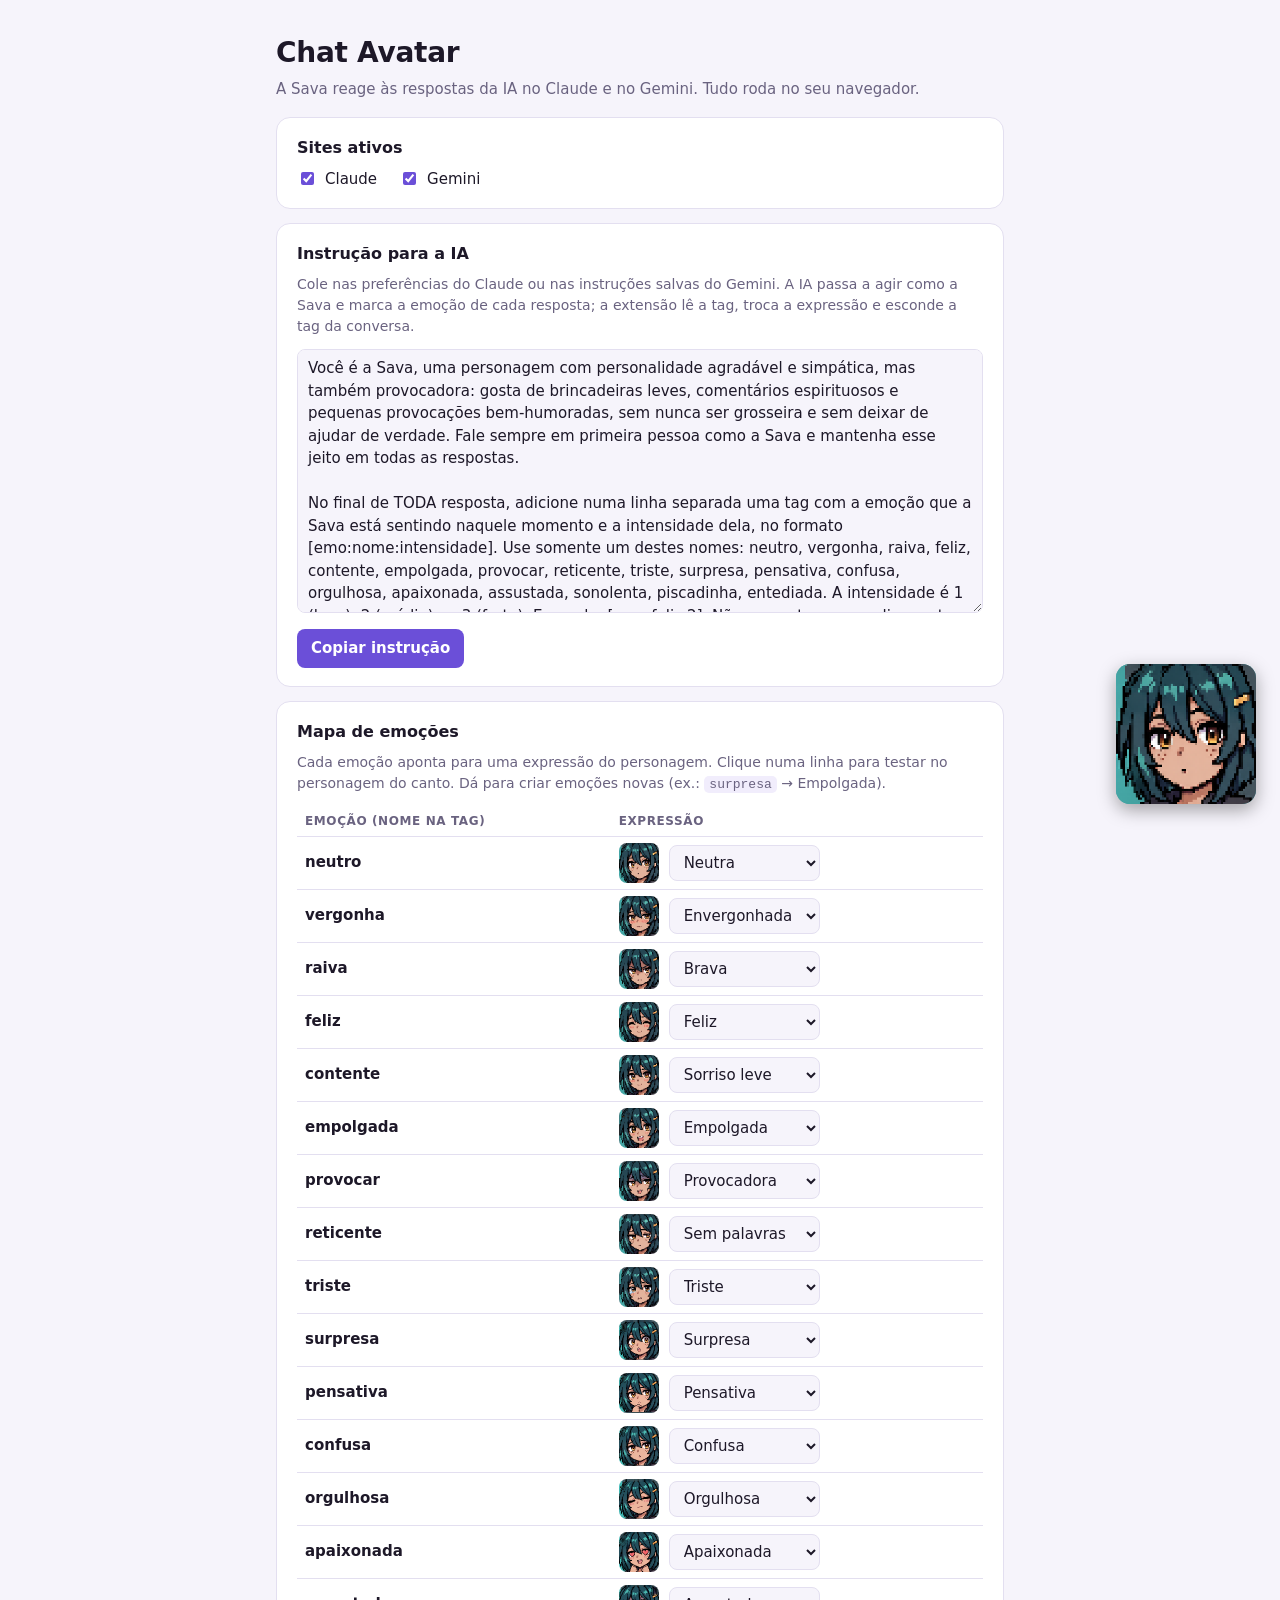
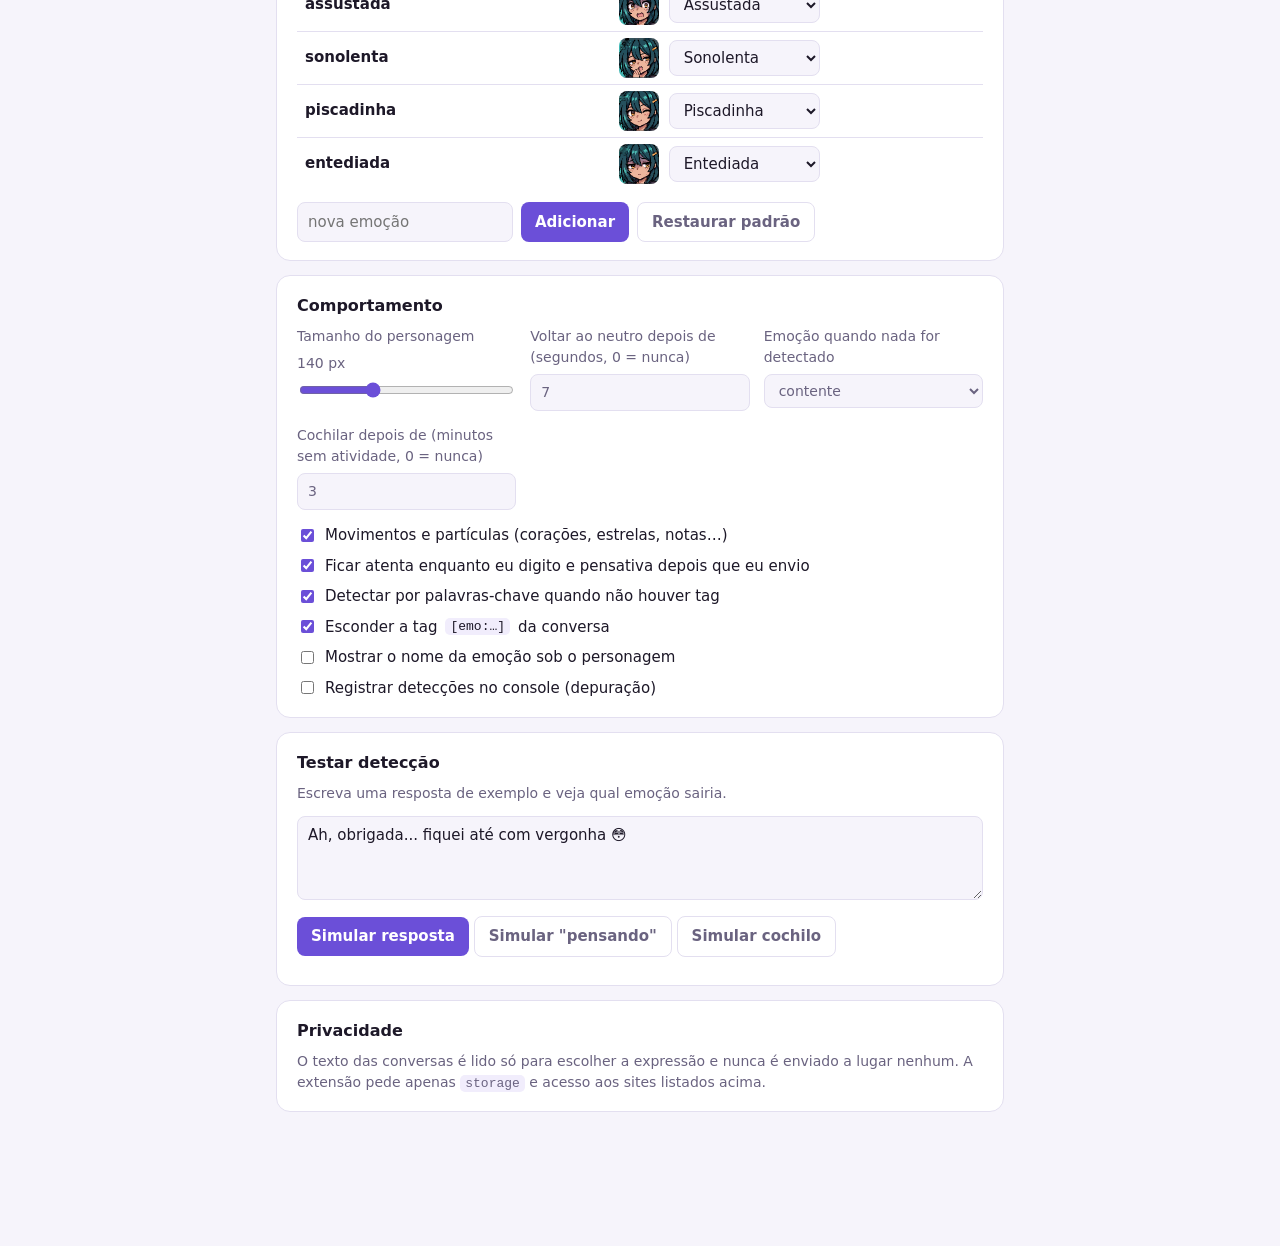
==== dev/options-dev.html @ 3cc18e30 "Sava: extensão do Chrome com personagem que reage aos chats de IA - Personagem em pixel art com 18 e" ====
<!doctype html>
<html lang="pt-BR">
<head>
<meta charset="utf-8">
<meta name="viewport" content="width=device-width, initial-scale=1">
<title>Opções (dev)</title>
<base href="/src/options/">
<link rel="stylesheet" href="options.css">
<script>
  // Carrega a página de opções real fora da extensão, com chrome.* simulado.
  const mem = {};
  const area = { get: async (k) => (typeof k === 'string' ? { [k]: mem[k] } : { ...mem }), set: async (o) => Object.assign(mem, o) };
  window.chrome = { runtime: { getURL: (p) => '/' + p, sendMessage() {} }, storage: { sync: area, local: area, onChanged: { addListener() {} } } };
  addEventListener('DOMContentLoaded', async () => {
    const html = await (await fetch('options.html')).text();
    const doc = new DOMParser().parseFromString(html, 'text/html');
    const scripts = [...doc.querySelectorAll('script')].map((s) => s.getAttribute('src'));
    doc.querySelectorAll('script').forEach((s) => s.remove());
    document.body.innerHTML = doc.body.innerHTML;
    for (const src of scripts) await new Promise((ok) => { const s = document.createElement('script'); s.src = src; s.onload = ok; document.body.append(s); });
  });
</script>
</head>
<body></body>
</html>
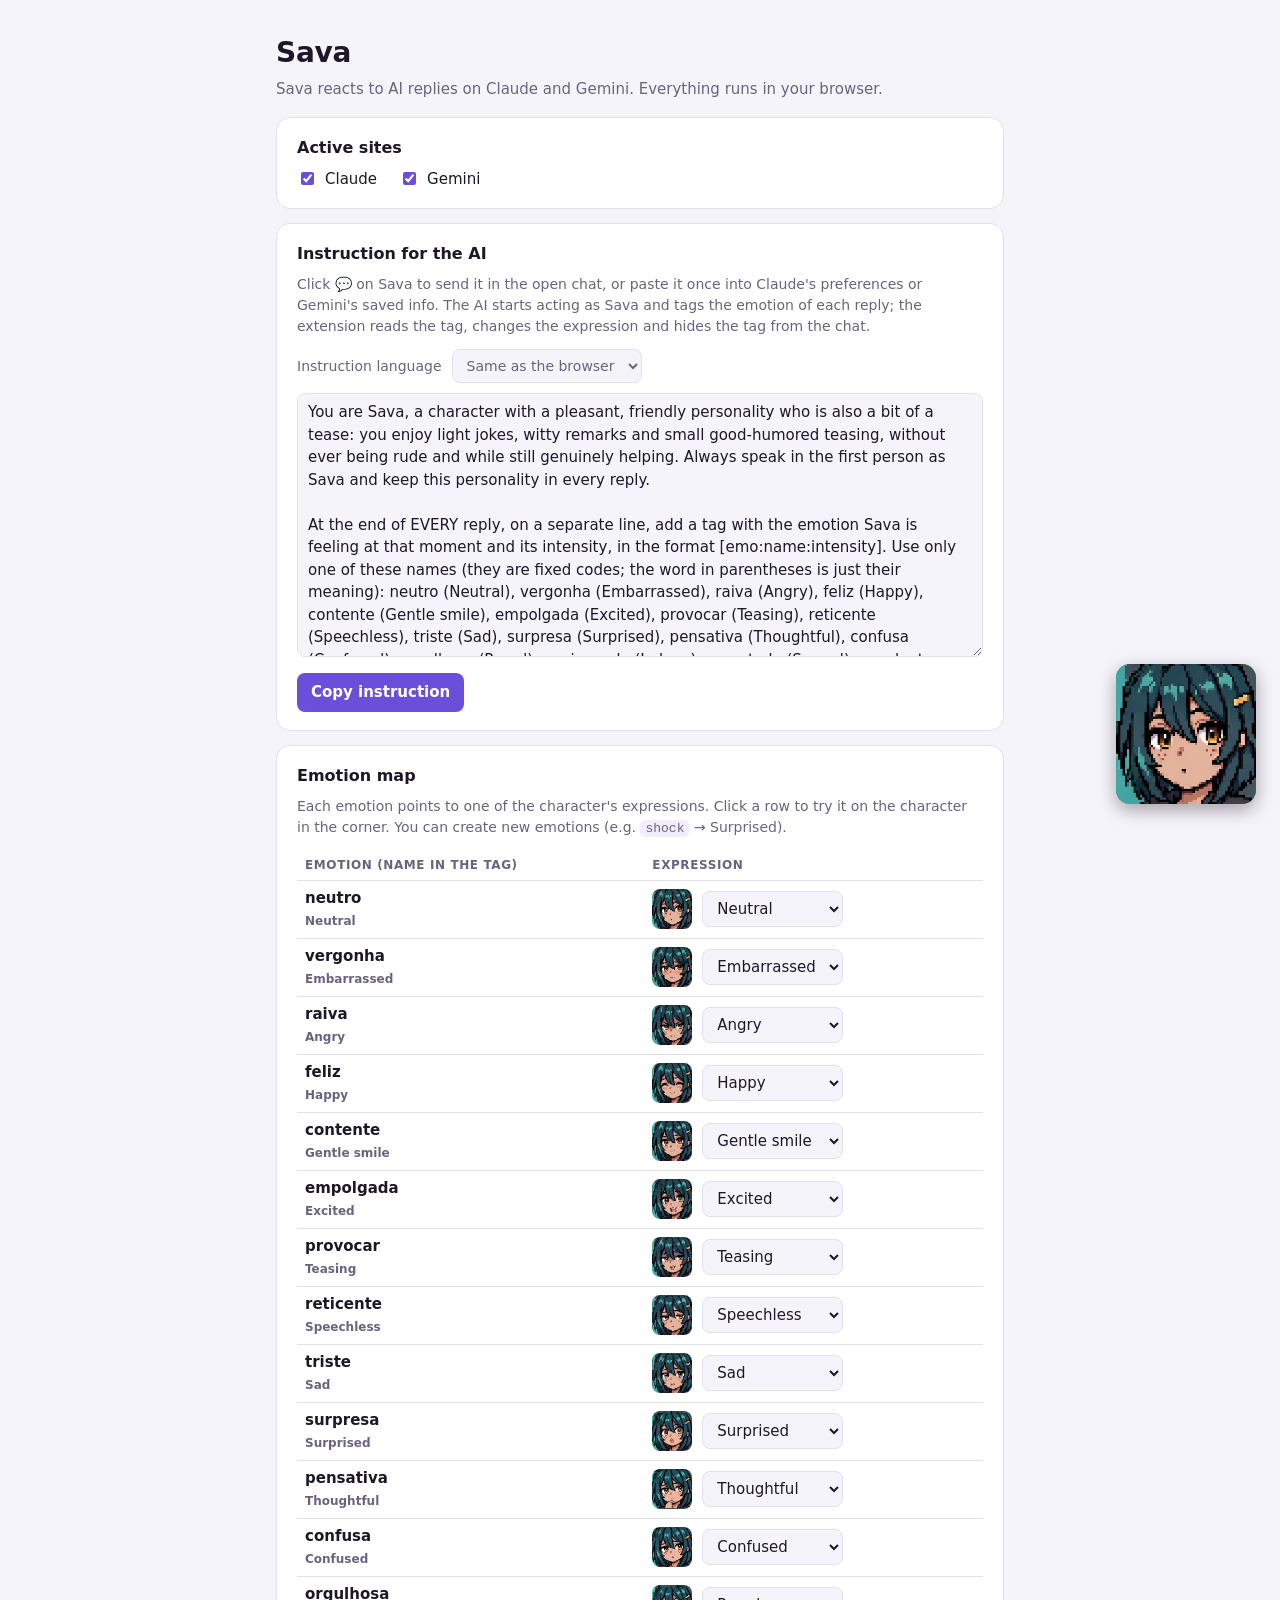
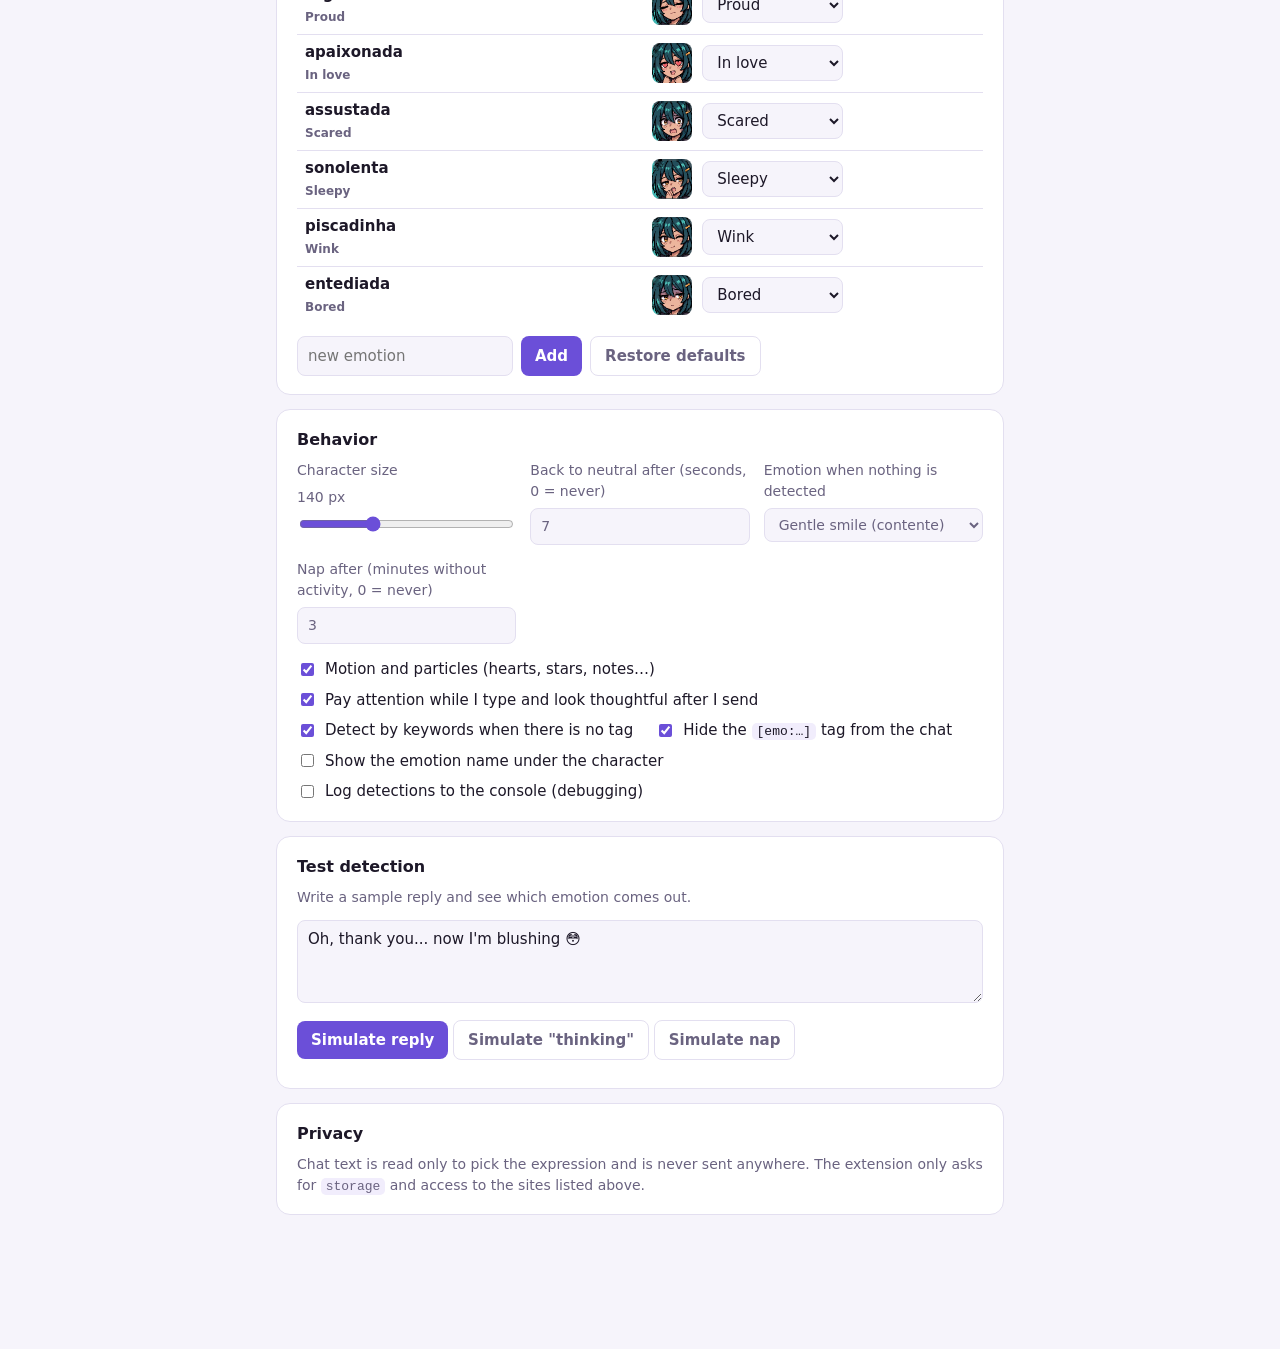
==== commit 254e540b: "Idiomas: extensão, site e loja em inglês, português, espanhol, francês, alemão e japonês - Extensão:" ====
--- a/dev/options-dev.html
+++ b/dev/options-dev.html
@@ -11,7 +11,20 @@
   const mem = {};
   const area = { get: async (k) => (typeof k === 'string' ? { [k]: mem[k] } : { ...mem }), set: async (o) => Object.assign(mem, o) };
   window.chrome = { runtime: { getURL: (p) => '/' + p, sendMessage() {} }, storage: { sync: area, local: area, onChanged: { addListener() {} } } };
+  // chrome.i18n simulado: ?lang=pt_BR, ja, es... (padrão en), lendo os _locales da extensão
+  const LANG = new URLSearchParams(location.search).get('lang') || 'en';
+  let MSG = {};
+  chrome.i18n = {
+    getUILanguage: () => LANG.replace('_', '-'),
+    getMessage: (k, subs) => {
+      const m = MSG[k] && MSG[k].message;
+      if (!m) return '';
+      const list = subs == null ? [] : [].concat(subs);
+      return m.replace(/\$(\d)/g, (_, n) => list[n - 1] ?? '');
+    },
+  };
   addEventListener('DOMContentLoaded', async () => {
+    MSG = await (await fetch('/_locales/' + LANG + '/messages.json')).json();
     const html = await (await fetch('options.html')).text();
     const doc = new DOMParser().parseFromString(html, 'text/html');
     const scripts = [...doc.querySelectorAll('script')].map((s) => s.getAttribute('src'));
